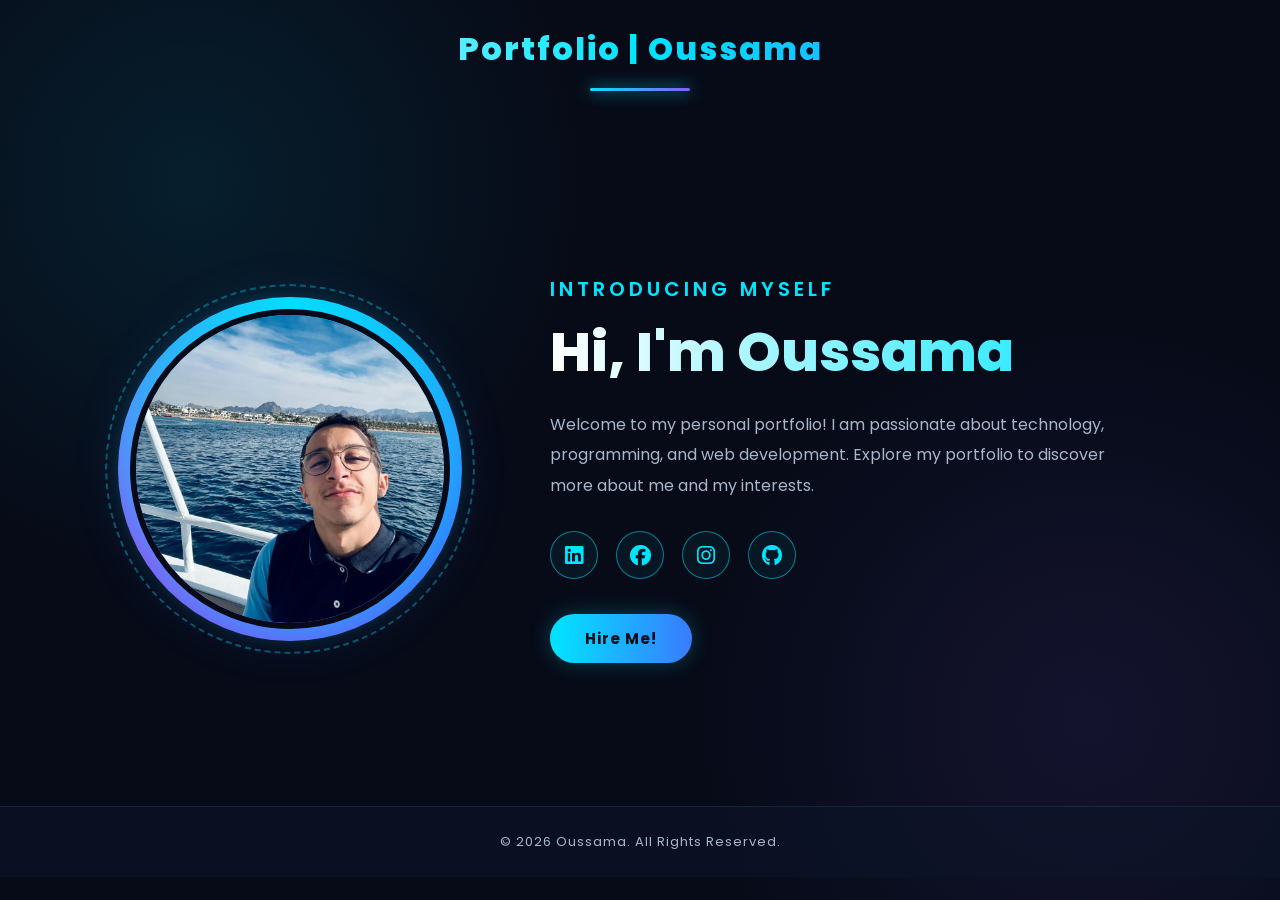
==== Portf.html @ a0f4081c "Add files via upload" ====
<!DOCTYPE html>
<html lang="en">

<head>
    <meta charset="UTF-8">
    <meta name="viewport" content="width=device-width, initial-scale=1.0">
    <meta name="description" content="Welcome to Oussama's personal portfolio.">
    <title>Oussama | Portfolio</title>

    <link rel="stylesheet" href="Portf.css">
    <link rel="stylesheet" href="Portf.js">

    <!-- Font Awesome Icons -->
    <link rel="stylesheet"
        href="https://cdnjs.cloudflare.com/ajax/libs/font-awesome/6.5.2/css/all.min.css">
</head>

<body>

    <header>
        <h1>Portfolio | Oussama</h1>
        <hr>
    </header>

    <main>

        <section class="Home">

            <div class="Home-img">
                <img src="img.portf/imgouss.jpeg"
                    alt="Oussama's profile photo">
            </div>

            <div class="Home-content">

                <h2>Introducing Myself</h2>

                <h1>Hi, I'm Oussama</h1>

                <p>
                    Welcome to my personal portfolio!
                    I am passionate about technology, programming,
                    and web development. Explore my portfolio to
                    discover more about me and my interests.
                </p>

                <div class="Social_icons">

                    <a href="#" aria-label="LinkedIn">
                        <i class="fa-brands fa-linkedin"></i>
                    </a>

                    <a href="#" aria-label="Facebook">
                        <i class="fa-brands fa-facebook"></i>
                    </a>

                    <a href="#" aria-label="Instagram">
                        <i class="fa-brands fa-instagram"></i>
                    </a>

                    <a href="#" aria-label="GitHub">
                        <i class="fa-brands fa-github"></i>
                    </a>

                </div>

                <a href="#" class="btn">
                    Hire Me!
                </a>

            </div>

        </section>

    </main>

    <footer>
        <p>&copy; 2026 Oussama. All Rights Reserved.</p>
    </footer>

</body>

</html>
---- Portf.css ----
/* ==============================
   OUSSAMA PORTFOLIO - TECH DESIGN
   ============================== */

@import url('https://fonts.googleapis.com/css2?family=Poppins:wght@300;400;500;600;700;800&display=swap');

:root {
    --bg-color: #070b18;
    --secondary-bg: #0d1528;
    --card-bg: #111d35;
    --main-color: #00e5ff;
    --second-color: #397bff;
    --purple-color: #8b5cf6;
    --text-color: #f4f8ff;
    --paragraph-color: #a8b6ca;
}

* {
    margin: 0;
    padding: 0;
    box-sizing: border-box;
    text-decoration: none;
    font-family: 'Poppins', sans-serif;
}

html {
    scroll-behavior: smooth;
}

body {
    min-height: 100vh;
    background:
        radial-gradient(circle at 15% 20%, rgba(0, 229, 255, 0.09), transparent 30%),
        radial-gradient(circle at 85% 80%, rgba(139, 92, 246, 0.10), transparent 30%),
        var(--bg-color);
    color: var(--text-color);
    overflow-x: hidden;
}

/* HEADER */

header {
    width: 100%;
    padding: 25px 8%;
    position: relative;
    z-index: 10;
}

header h1 {
    text-align: center;
    font-size: 32px;
    font-weight: 800;
    letter-spacing: 2px;
    background: linear-gradient(90deg, #ffffff, var(--main-color), var(--second-color));
    -webkit-background-clip: text;
    background-clip: text;
    color: transparent;
}

header hr {
    width: 100px;
    height: 3px;
    margin: 15px auto;
    border: none;
    border-radius: 10px;
    background: linear-gradient(90deg, var(--main-color), var(--purple-color));
    box-shadow: 0 0 15px var(--main-color);
}

/* HOME SECTION */

.Home {
    min-height: 75vh;
    display: flex;
    align-items: center;
    justify-content: center;
    gap: 100px;
    padding: 60px 10%;
}

/* PROFILE IMAGE / LOGO */

.Home-img {
    position: relative;
    width: 320px;
    height: 320px;
    min-width: 320px;
    display: flex;
    align-items: center;
    justify-content: center;
    border-radius: 50%;
}

.Home-img::before {
    content: "";
    position: absolute;
    inset: -12px;
    border-radius: 50%;
    background: conic-gradient(
        from 0deg,
        var(--main-color),
        var(--second-color),
        var(--purple-color),
        var(--main-color)
    );
    animation: rotate 5s linear infinite;
}

.Home-img::after {
    content: "";
    position: absolute;
    inset: -25px;
    border-radius: 50%;
    border: 2px dashed rgba(0, 229, 255, 0.35);
    animation: rotate 15s linear infinite reverse;
}

.Home-img img {
    position: relative;
    z-index: 2;
    width: 100%;
    height: 100%;
    object-fit: cover;
    object-position: center;
    border-radius: 50%;
    border: 6px solid var(--bg-color);
    box-shadow:
        0 0 25px rgba(0, 229, 255, 0.45),
        0 0 60px rgba(57, 123, 255, 0.20);
    transition: 0.4s ease;
}

.Home-img img:hover {
    transform: scale(1.04);
    box-shadow:
        0 0 35px rgba(0, 229, 255, 0.7),
        0 0 80px rgba(57, 123, 255, 0.3);
}

/* HOME CONTENT */

.Home-content {
    max-width: 600px;
}

.Home-content h2 {
    color: var(--main-color);
    font-size: 20px;
    font-weight: 600;
    letter-spacing: 4px;
    text-transform: uppercase;
    margin-bottom: 15px;
}

.Home-content h1 {
    font-size: clamp(35px, 5vw, 55px);
    font-weight: 800;
    line-height: 1.2;
    margin-bottom: 25px;
    background: linear-gradient(90deg, #ffffff, var(--main-color));
    -webkit-background-clip: text;
    background-clip: text;
    color: transparent;
}

.Home-content p {
    font-size: 16px;
    line-height: 1.9;
    color: var(--paragraph-color);
    margin-bottom: 30px;
}

/* SOCIAL ICONS */

.Social_icons {
    display: flex;
    align-items: center;
    gap: 18px;
    margin-bottom: 35px;
}

.Social_icons a {
    width: 48px;
    height: 48px;
    display: flex;
    align-items: center;
    justify-content: center;
    font-size: 21px;
    color: var(--main-color);
    border: 1px solid rgba(0, 229, 255, 0.5);
    border-radius: 50%;
    background: rgba(0, 229, 255, 0.05);
    transition: 0.3s ease;
}

.Social_icons a:hover {
    color: var(--bg-color);
    background: var(--main-color);
    transform: translateY(-7px);
    box-shadow: 0 0 20px rgba(0, 229, 255, 0.5);
    border-color: var(--main-color);
}

/* HIRE ME BUTTON */

.btn {
    display: inline-block;
    padding: 13px 35px;
    border-radius: 30px;
    background: linear-gradient(90deg, var(--main-color), var(--second-color));
    color: #06101d;
    font-size: 15px;
    font-weight: 700;
    letter-spacing: 1px;
    box-shadow: 0 0 20px rgba(0, 229, 255, 0.25);
    transition: 0.3s ease;
}

.btn:hover {
    transform: translateY(-5px);
    box-shadow: 0 0 30px rgba(0, 229, 255, 0.6);
    background: linear-gradient(90deg, var(--second-color), var(--main-color));
}

/* FOOTER */

footer {
    width: 100%;
    text-align: center;
    padding: 25px 15px;
    border-top: 1px solid rgba(0, 229, 255, 0.12);
    background: rgba(13, 21, 40, 0.6);
}

footer p {
    color: var(--paragraph-color);
    font-size: 13px;
    letter-spacing: 1px;
}

/* ANIMATIONS */

@keyframes rotate {
    from {
        transform: rotate(0deg);
    }

    to {
        transform: rotate(360deg);
    }
}

/* RESPONSIVE DESIGN - TABLETS */

@media (max-width: 900px) {
    .Home {
        gap: 60px;
        padding: 50px 6%;
    }

    .Home-img {
        width: 260px;
        height: 260px;
        min-width: 260px;
    }

    .Home-content h1 {
        font-size: 38px;
    }
}

/* RESPONSIVE DESIGN - MOBILE */

@media (max-width: 650px) {
    header {
        padding: 25px 5%;
    }

    header h1 {
        font-size: 25px;
    }

    .Home {
        flex-direction: column;
        text-align: center;
        gap: 55px;
        padding: 50px 7%;
    }

    .Home-img {
        width: 220px;
        height: 220px;
        min-width: 220px;
    }

    .Home-content h2 {
        font-size: 16px;
        letter-spacing: 3px;
    }

    .Home-content h1 {
        font-size: 35px;
    }

    .Home-content p {
        font-size: 14px;
    }

    .Social_icons {
        justify-content: center;
        gap: 15px;
    }

    .Social_icons a {
        width: 43px;
        height: 43px;
        font-size: 19px;
    }

    footer {
        padding: 20px 10px;
    }
}
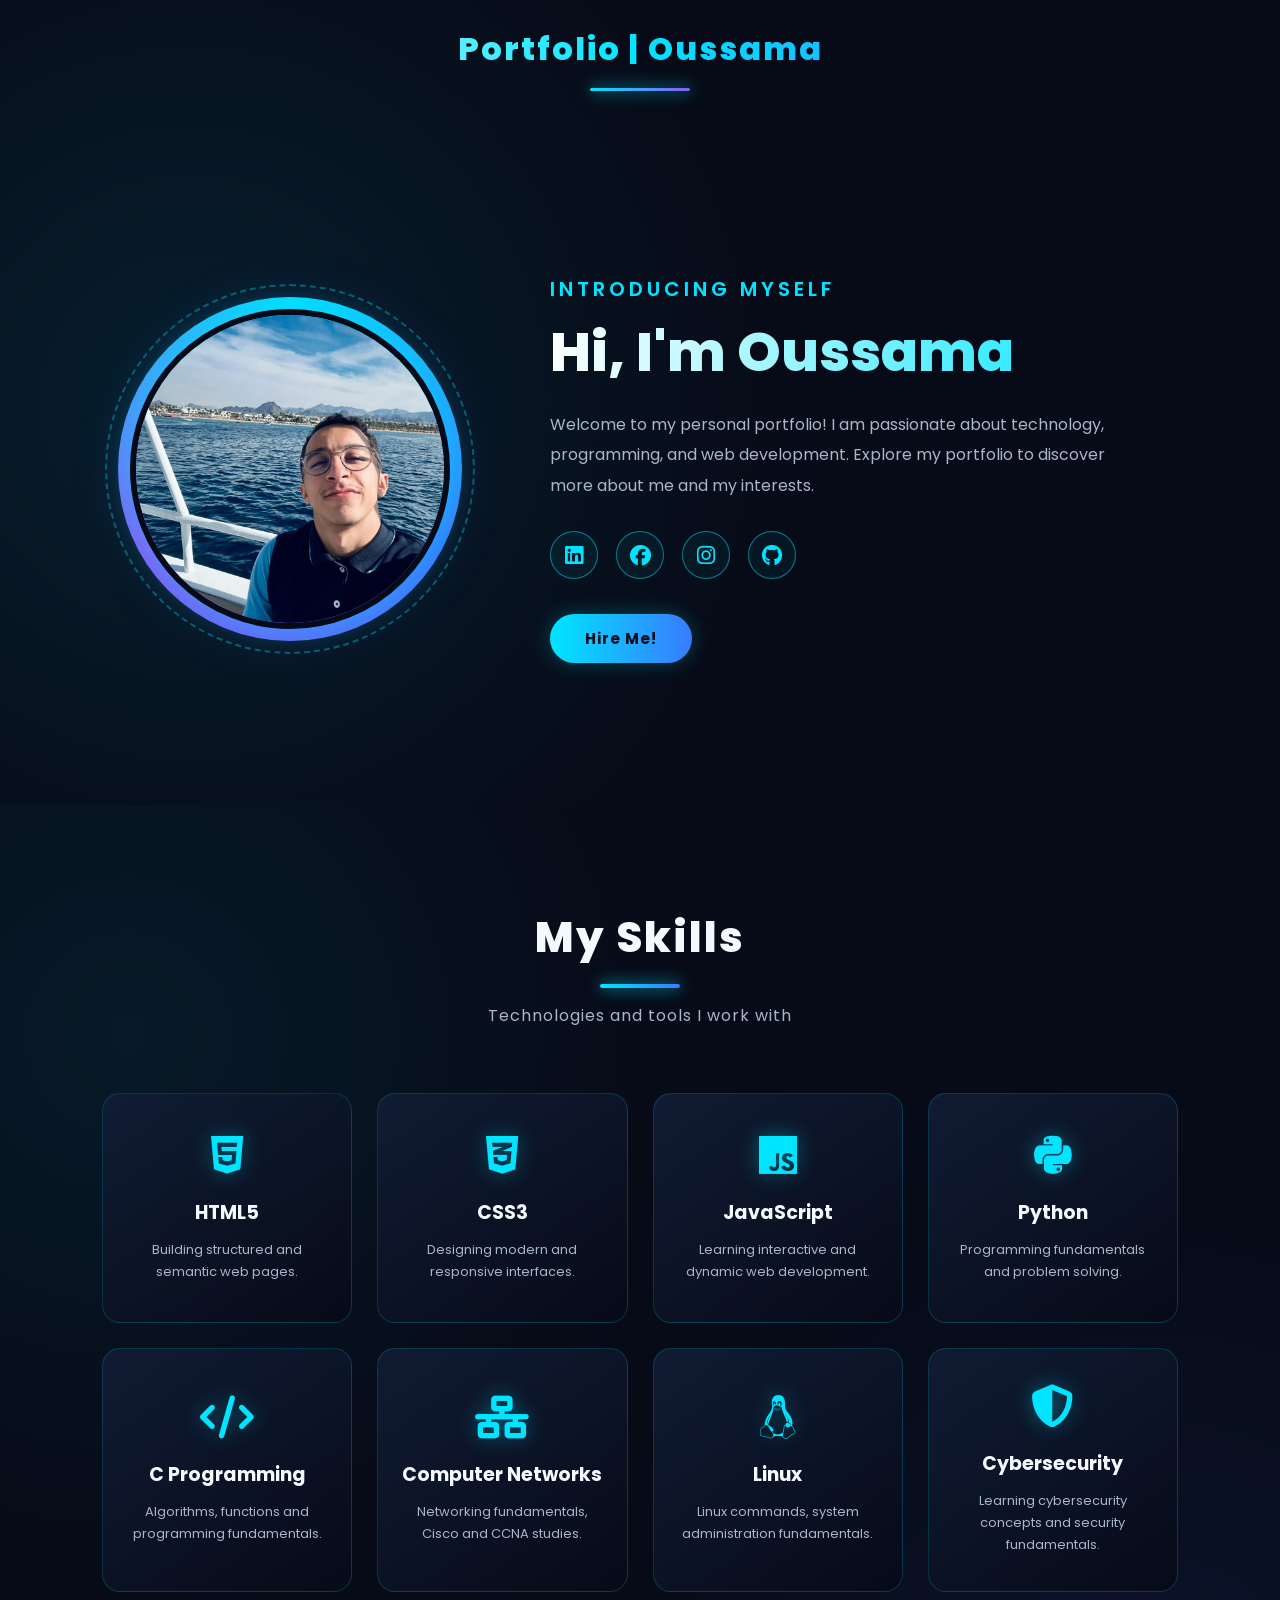
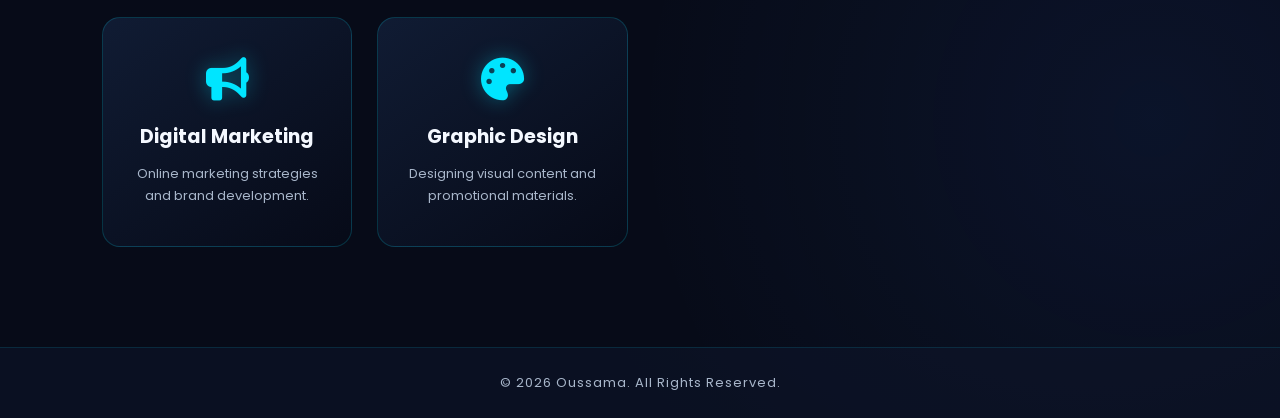
==== commit 279e5890: "Add files via upload" ====
--- a/Portf.html
+++ b/Portf.html
@@ -11,8 +11,7 @@
     <link rel="stylesheet" href="Portf.js">
 
     <!-- Font Awesome Icons -->
-    <link rel="stylesheet"
-        href="https://cdnjs.cloudflare.com/ajax/libs/font-awesome/6.5.2/css/all.min.css">
+    <link rel="stylesheet" href="https://cdnjs.cloudflare.com/ajax/libs/font-awesome/6.5.2/css/all.min.css">
 </head>
 
 <body>
@@ -27,8 +26,7 @@
         <section class="Home">
 
             <div class="Home-img">
-                <img src="img.portf/imgouss.jpeg"
-                    alt="Oussama's profile photo">
+                <img src="img.portf/imgouss.jpeg" alt="Oussama's profile photo">
             </div>
 
             <div class="Home-content">
@@ -46,15 +44,18 @@
 
                 <div class="Social_icons">
 
-                    <a href="#" aria-label="LinkedIn">
+                    <a href="www.linkedin.com/in/oussama-bn-437b76448" aria-label="LinkedIn" target="_blank"
+                        rel="noopener noreferrer">
                         <i class="fa-brands fa-linkedin"></i>
                     </a>
 
-                    <a href="#" aria-label="Facebook">
+                    <a href="https://www.facebook.com/share/19bQo4yh7c/?mibextid=wwXIfr" aria-label="Facebook"
+                        target="_blank" rel="noopener noreferrer">
                         <i class="fa-brands fa-facebook"></i>
                     </a>
 
-                    <a href="#" aria-label="Instagram">
+                    <a href="https://www.instagram.com/ousss_bn?obrf=MTBrc3d5M2R2dXltcQ%3D%3D&utm_source=qr"
+                        aria-label="Instagram" rel="noopener noreferrer" target="_blank">
                         <i class="fa-brands fa-instagram"></i>
                     </a>
 
@@ -73,7 +74,93 @@
         </section>
 
     </main>
+    <!-- ================= SKILLS SECTION ================= -->
 
+    <section class="Skills" id="skills">
+
+        <div class="Skills-title">
+            <h2>My Skills</h2>
+            <p>Technologies and tools I work with</p>
+        </div>
+
+        <div class="Skills-container">
+
+            <!-- HTML -->
+            <div class="skill-card">
+                <i class="fa-brands fa-html5"></i>
+                <h3>HTML5</h3>
+                <p>Building structured and semantic web pages.</p>
+            </div>
+
+            <!-- CSS -->
+            <div class="skill-card">
+                <i class="fa-brands fa-css3-alt"></i>
+                <h3>CSS3</h3>
+                <p>Designing modern and responsive interfaces.</p>
+            </div>
+
+            <!-- JavaScript -->
+            <div class="skill-card">
+                <i class="fa-brands fa-js"></i>
+                <h3>JavaScript</h3>
+                <p>Learning interactive and dynamic web development.</p>
+            </div>
+
+            <!-- Python -->
+            <div class="skill-card">
+                <i class="fa-brands fa-python"></i>
+                <h3>Python</h3>
+                <p>Programming fundamentals and problem solving.</p>
+            </div>
+
+            <!-- C -->
+            <div class="skill-card">
+                <i class="fa-solid fa-code"></i>
+                <h3>C Programming</h3>
+                <p>Algorithms, functions and programming fundamentals.</p>
+            </div>
+
+            <!-- Networking -->
+            <div class="skill-card">
+                <i class="fa-solid fa-network-wired"></i>
+                <h3>Computer Networks</h3>
+                <p>Networking fundamentals, Cisco and CCNA studies.</p>
+            </div>
+
+            <!-- Linux -->
+            <div class="skill-card">
+                <i class="fa-brands fa-linux"></i>
+                <h3>Linux</h3>
+                <p>Linux commands, system administration fundamentals.</p>
+            </div>
+
+            <!-- Cybersecurity -->
+            <div class="skill-card">
+                <i class="fa-solid fa-shield-halved"></i>
+                <h3>Cybersecurity</h3>
+                <p>Learning cybersecurity concepts and security fundamentals.</p>
+            </div>
+            <!-- Digital Marketing -->
+            <div class="skill-card">
+                <i class="fa-solid fa-bullhorn"></i>
+                <h3>Digital Marketing</h3>
+                <p>Online marketing strategies and brand development.</p>
+            </div>
+
+
+            <!-- Graphic Design -->
+            <div class="skill-card">
+                <i class="fa-solid fa-palette"></i>
+                <h3>Graphic Design</h3>
+                <p>Designing visual content and promotional materials.</p>
+            </div>
+          
+        </div>
+
+
+    </section>
+
+    <!-- ================= END SKILLS ================= -->
     <footer>
         <p>&copy; 2026 Oussama. All Rights Reserved.</p>
     </footer>
--- a/Portf.css
+++ b/Portf.css
@@ -320,4 +320,227 @@
     footer {
         padding: 20px 10px;
     }
+}
+/* ==========================================
+   OUSSAMA PORTFOLIO - PROFESSIONAL SKILLS
+========================================== */
+
+.Skills {
+    width: 100%;
+    min-height: 100vh;
+    padding: 100px 8%;
+    position: relative;
+    overflow: hidden;
+    background:
+        radial-gradient(circle at 10% 20%, rgba(0, 229, 255, 0.07), transparent 35%),
+        radial-gradient(circle at 90% 80%, rgba(57, 123, 255, 0.08), transparent 35%),
+        var(--bg-color);
+}
+
+/* SECTION TITLE */
+
+.Skills-title {
+    text-align: center;
+    margin-bottom: 65px;
+}
+
+.Skills-title h2 {
+    font-size: 42px;
+    font-weight: 800;
+    letter-spacing: 2px;
+    color: var(--text-color);
+    margin-bottom: 15px;
+}
+
+.Skills-title h2::after {
+    content: "";
+    display: block;
+    width: 80px;
+    height: 4px;
+    margin: 15px auto;
+    border-radius: 10px;
+    background: linear-gradient(
+        90deg,
+        var(--main-color),
+        var(--second-color)
+    );
+    box-shadow: 0 0 15px var(--main-color);
+}
+
+.Skills-title p {
+    color: var(--paragraph-color);
+    font-size: 16px;
+    letter-spacing: 1px;
+}
+
+/* SKILLS GRID */
+
+.Skills-container {
+    max-width: 1150px;
+    margin: auto;
+    display: grid;
+    grid-template-columns: repeat(4, minmax(0, 1fr));
+    gap: 25px;
+}
+
+/* SKILL CARD */
+
+.skill-card {
+    position: relative;
+    padding: 35px 22px;
+    min-height: 230px;
+    text-align: center;
+    background: linear-gradient(
+        145deg,
+        rgba(17, 29, 53, 0.95),
+        rgba(7, 11, 24, 0.95)
+    );
+    border: 1px solid rgba(0, 229, 255, 0.18);
+    border-radius: 18px;
+    overflow: hidden;
+    transition: 0.4s ease;
+    display: flex;
+    flex-direction: column;
+    align-items: center;
+    justify-content: center;
+}
+
+/* TOP LIGHT EFFECT */
+
+.skill-card::before {
+    content: "";
+    position: absolute;
+    top: 0;
+    left: 0;
+    width: 100%;
+    height: 3px;
+    background: linear-gradient(
+        90deg,
+        transparent,
+        var(--main-color),
+        var(--second-color),
+        transparent
+    );
+    opacity: 0;
+    transition: 0.4s ease;
+}
+
+/* CARD BACKGROUND EFFECT */
+
+.skill-card::after {
+    content: "";
+    position: absolute;
+    width: 130px;
+    height: 130px;
+    background: var(--main-color);
+    filter: blur(100px);
+    opacity: 0;
+    bottom: -70px;
+    right: -50px;
+    transition: 0.4s ease;
+}
+
+/* ICONS */
+
+.skill-card i {
+    font-size: 43px;
+    color: var(--main-color);
+    margin-bottom: 22px;
+    filter: drop-shadow(0 0 10px rgba(0, 229, 255, 0.35));
+    transition: 0.4s ease;
+    position: relative;
+    z-index: 2;
+}
+
+/* SKILL NAME */
+
+.skill-card h3 {
+    color: var(--text-color);
+    font-size: 19px;
+    font-weight: 700;
+    margin-bottom: 12px;
+    position: relative;
+    z-index: 2;
+}
+
+/* DESCRIPTION */
+
+.skill-card p {
+    color: var(--paragraph-color);
+    font-size: 13px;
+    line-height: 1.7;
+    position: relative;
+    z-index: 2;
+}
+
+/* HOVER EFFECT */
+
+.skill-card:hover {
+    transform: translateY(-12px);
+    border-color: var(--main-color);
+    background: linear-gradient(
+        145deg,
+        #122743,
+        #0b1429
+    );
+    box-shadow:
+        0 10px 35px rgba(0, 229, 255, 0.12),
+        0 0 20px rgba(0, 229, 255, 0.08);
+}
+
+.skill-card:hover::before {
+    opacity: 1;
+}
+
+.skill-card:hover::after {
+    opacity: 0.12;
+}
+
+.skill-card:hover i {
+    transform: scale(1.2);
+    color: #ffffff;
+    filter: drop-shadow(0 0 15px var(--main-color));
+}
+
+/* RESPONSIVE TABLET */
+
+@media (max-width: 1000px) {
+    .Skills-container {
+        grid-template-columns: repeat(2, minmax(0, 1fr));
+        gap: 20px;
+    }
+
+    .Skills {
+        padding: 80px 6%;
+    }
+}
+
+/* RESPONSIVE MOBILE */
+
+@media (max-width: 550px) {
+    .Skills {
+        padding: 70px 7%;
+    }
+
+    .Skills-title h2 {
+        font-size: 32px;
+    }
+
+    .Skills-title p {
+        font-size: 13px;
+    }
+
+    .Skills-container {
+        grid-template-columns: 1fr;
+        gap: 18px;
+    }
+
+    .skill-card {
+        min-height: 200px;
+        padding: 30px 20px;
+    }
+
+    .skill-card i {
+        font-size: 38px;
+    }
 }
